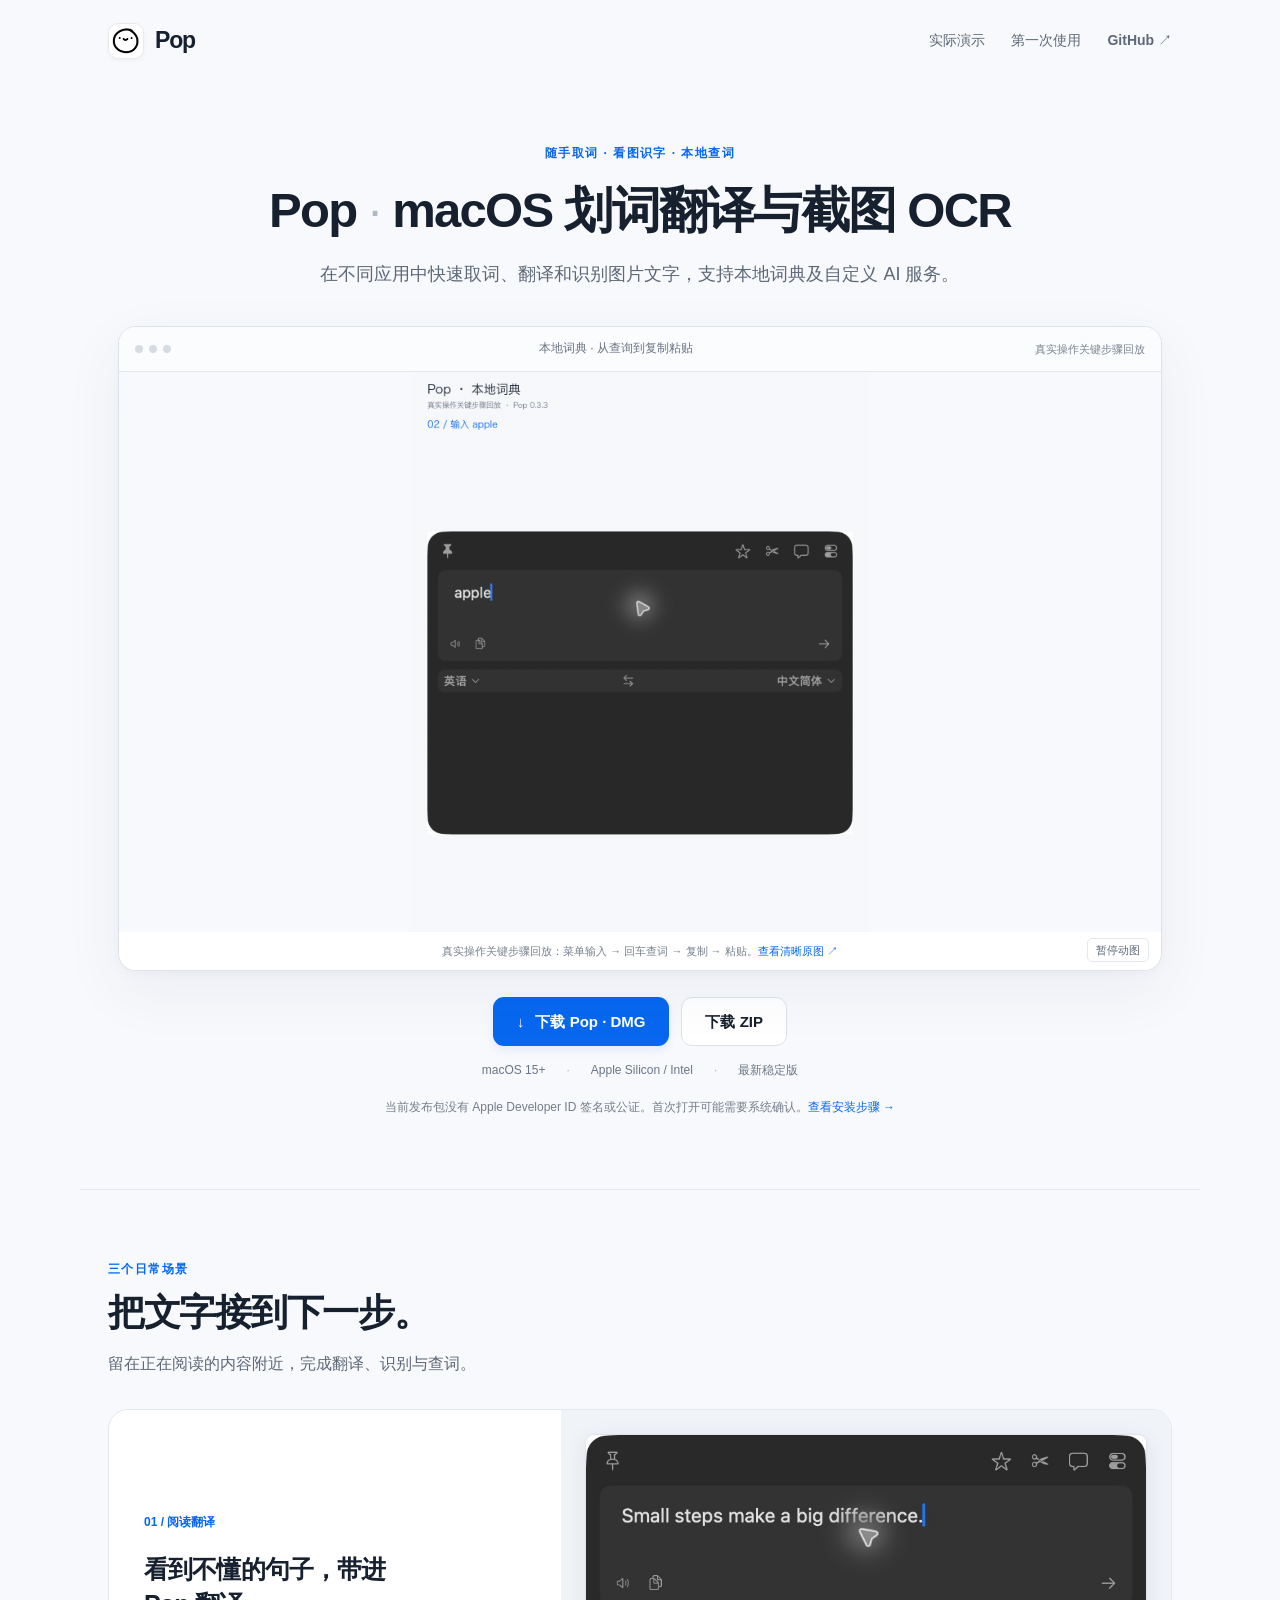
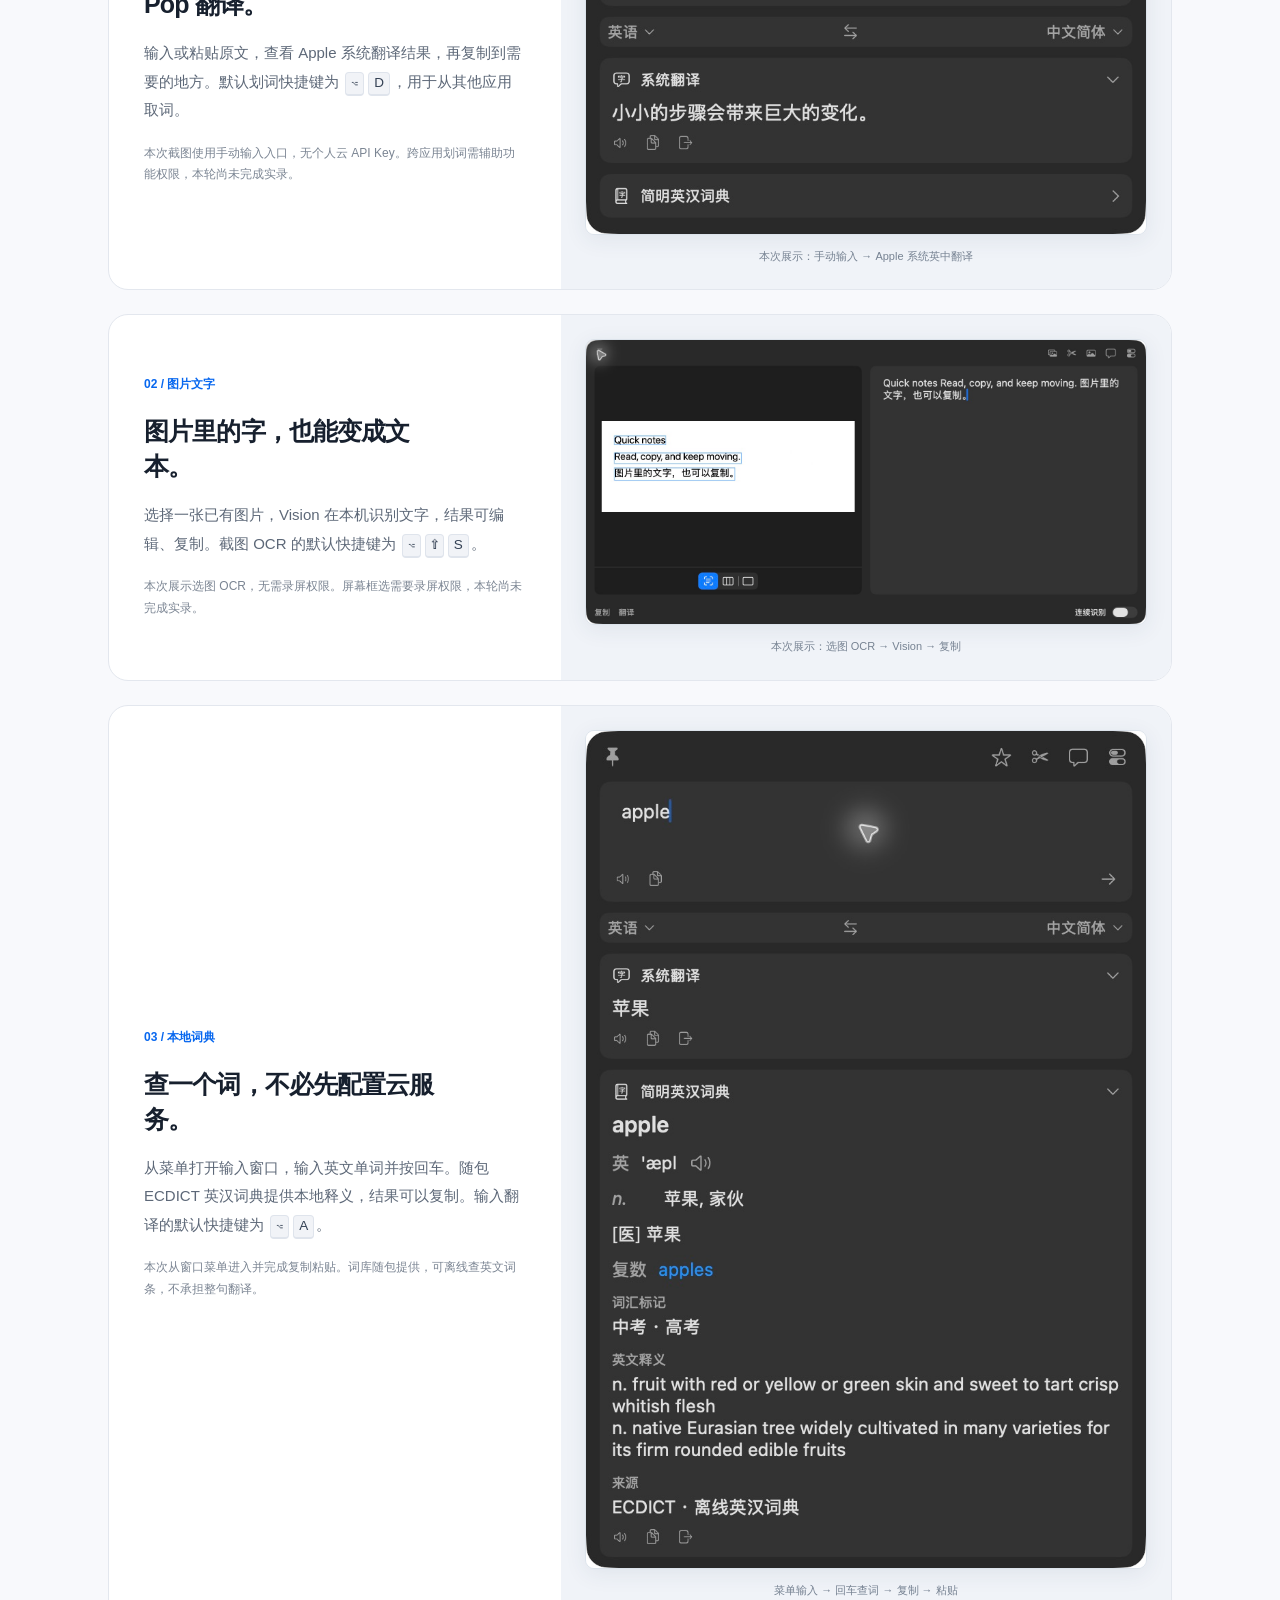
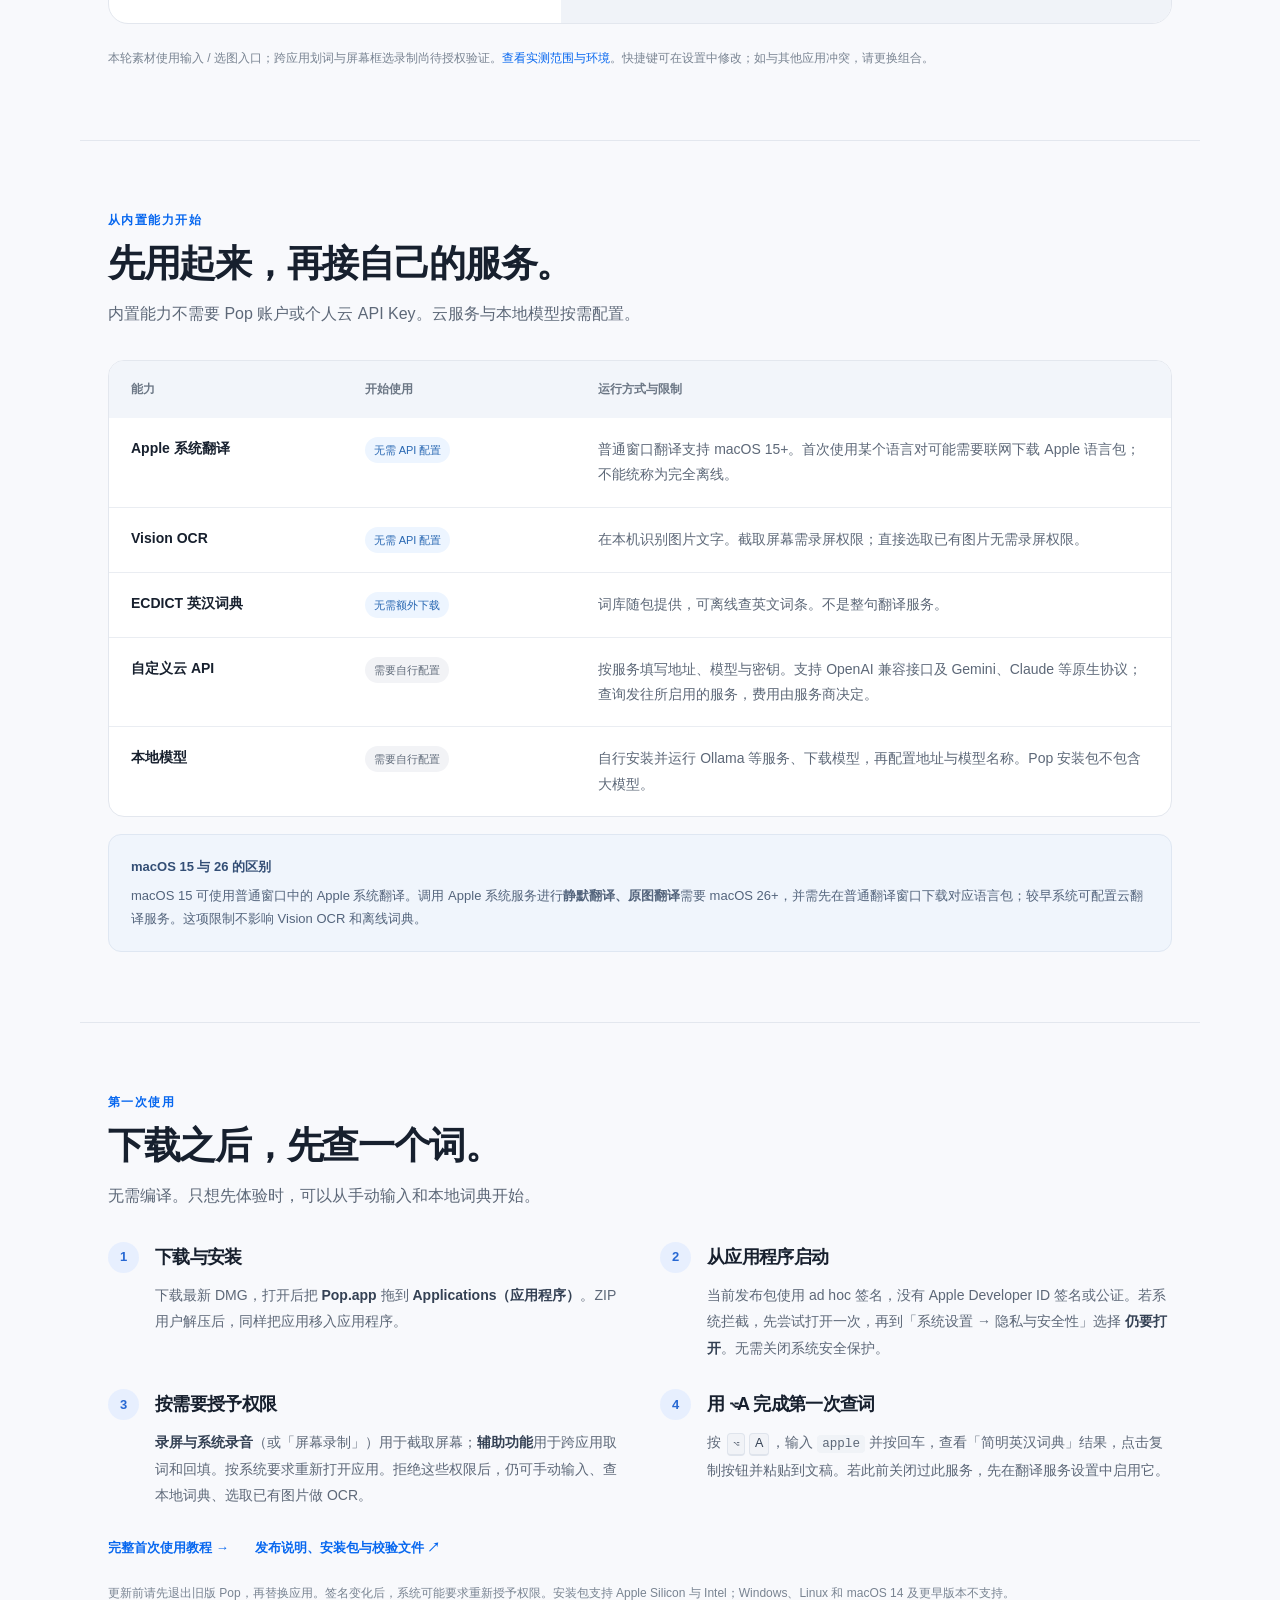
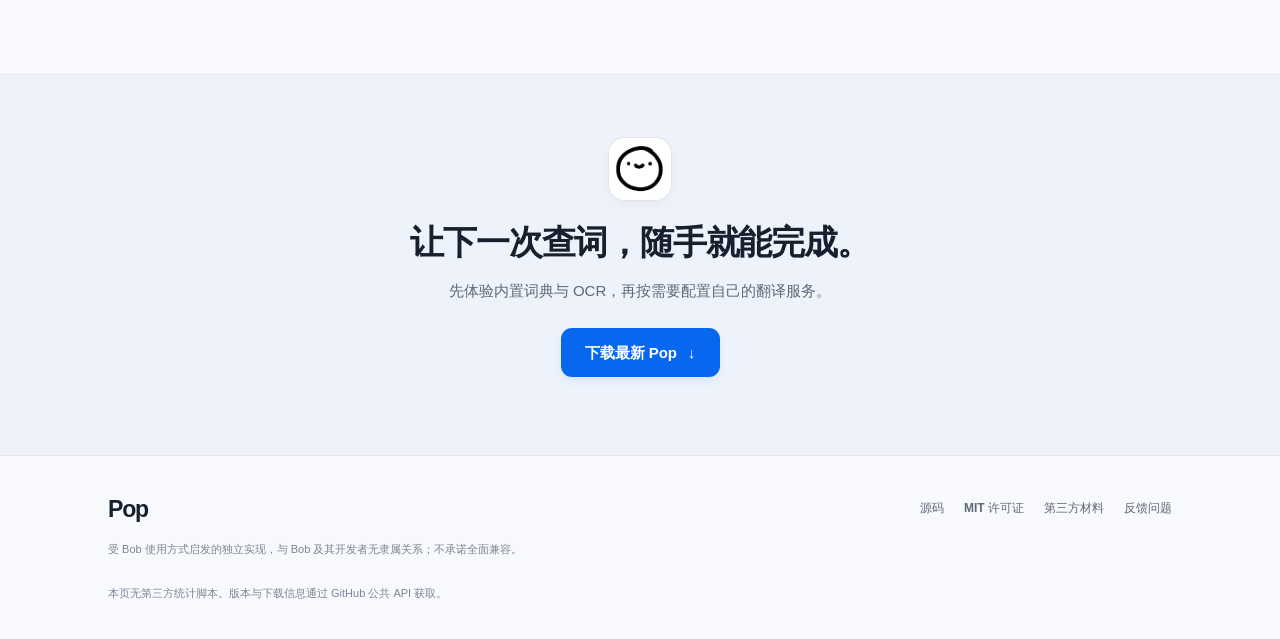
==== docs/index.html @ 67b7f4fc "docs: add real product demos and first-use guide" ====
<!doctype html>
<html lang="zh-CN">
<head>
  <meta charset="utf-8">
  <meta name="viewport" content="width=device-width, initial-scale=1">
  <meta name="description" content="Pop 是 macOS 划词翻译与截图 OCR 工具。在不同应用中快速取词、翻译和识别图片文字，支持本地词典及自定义 AI 服务。">
  <meta name="theme-color" content="#f8f9fc">
  <meta property="og:type" content="website">
  <meta property="og:title" content="Pop · macOS 划词翻译与截图 OCR">
  <meta property="og:description" content="在不同应用中快速取词、翻译和识别图片文字，支持本地词典及自定义 AI 服务。">
  <meta property="og:url" content="https://yemin11238.github.io/Pop/">
  <meta property="og:image" content="https://yemin11238.github.io/Pop/assets/input-translation.png">
  <title>Pop · macOS 划词翻译与截图 OCR</title>
  <link rel="icon" href="assets/app-icon.png" type="image/png">
  <link rel="stylesheet" href="styles.css">
  <script src="site.js" defer></script>
</head>
<body>
  <a class="skip-link" href="#main">跳到内容</a>
  <header class="site-header">
    <a class="brand" href="./" aria-label="Pop 首页"><img src="assets/app-icon.png" width="36" height="36" alt=""><span>Pop</span></a>
    <nav aria-label="主导航">
      <a href="#scenes">实际演示</a>
      <a href="#start">第一次使用</a>
      <a href="https://github.com/YEMIN11238/Pop">GitHub <span aria-hidden="true">↗</span></a>
    </nav>
  </header>

  <main id="main">
    <section class="hero" aria-labelledby="hero-title">
      <p class="eyebrow">随手取词 · 看图识字 · 本地查词</p>
      <h1 id="hero-title">Pop <span class="title-dot">·</span> <span>macOS 划词翻译与截图 OCR</span></h1>
      <p class="intro">在不同应用中快速取词、翻译和识别图片文字，支持本地词典及自定义 AI 服务。</p>

      <figure class="hero-demo">
        <div class="media-bar"><span class="window-dots" aria-hidden="true"><i></i><i></i><i></i></span><span>本地词典 · 从查询到复制粘贴</span><span class="media-label">真实操作关键步骤回放</span></div>
        <a class="demo-full-size" href="assets/demo.gif" aria-label="打开完整尺寸的本地词典操作回放">
          <img class="demo-motion" src="assets/demo.gif" alt="本地词典真实操作关键步骤回放：从窗口菜单新建输入窗口，输入 apple 并按回车，查看词典结果，点击复制，再粘贴到文本编辑。" fetchpriority="high">
          <img class="demo-still" src="assets/input-translation.png" alt="暂停时显示的静态截图：Pop 手动输入英文后的 Apple 系统翻译结果。">
        </a>
        <button class="motion-toggle" type="button" data-motion-toggle aria-pressed="false" hidden>暂停动图</button>
        <figcaption>真实操作关键步骤回放：菜单输入 → 回车查词 → 复制 → 粘贴。<a href="assets/demo.gif">查看清晰原图 ↗</a></figcaption>
      </figure>

      <div class="download-actions" id="download">
        <a class="button primary" href="download.html?format=dmg"><span aria-hidden="true">↓</span> 下载 Pop · DMG</a>
        <a class="button secondary" href="download.html?format=zip">下载 ZIP</a>
      </div>
      <p class="platforms"><span>macOS 15+</span><span>Apple Silicon / Intel</span><span data-latest-version>最新稳定版</span></p>
      <p class="first-open-note">当前发布包没有 Apple Developer ID 签名或公证。首次打开可能需要系统确认。<a href="#start">查看安装步骤 <span aria-hidden="true">→</span></a></p>
    </section>

    <section class="section scenes" id="scenes" aria-labelledby="scenes-title">
      <div class="section-heading"><p class="eyebrow">三个日常场景</p><h2 id="scenes-title">把文字接到下一步。</h2><p>留在正在阅读的内容附近，完成翻译、识别与查词。</p></div>

      <article class="scene-card">
        <div class="scene-copy"><span class="scene-number">01 / 阅读翻译</span><h3>看到不懂的句子，带进 Pop 翻译。</h3><p>输入或粘贴原文，查看 Apple 系统翻译结果，再复制到需要的地方。默认划词快捷键为 <kbd>⌥</kbd><kbd>D</kbd>，用于从其他应用取词。</p><p class="scene-detail">本次截图使用手动输入入口，无个人云 API Key。跨应用划词需辅助功能权限，本轮尚未完成实录。</p></div>
        <figure><a href="assets/input-translation.png" aria-label="查看完整的手动输入翻译截图"><img src="assets/input-translation.png" alt="手动输入翻译实测截图：Pop 显示测试英文原文与 Apple 系统英中翻译结果。" loading="lazy"></a><figcaption>本次展示：手动输入 → Apple 系统英中翻译</figcaption></figure>
      </article>

      <article class="scene-card">
        <div class="scene-copy"><span class="scene-number">02 / 图片文字</span><h3>图片里的字，也能变成文本。</h3><p>选择一张已有图片，Vision 在本机识别文字，结果可编辑、复制。截图 OCR 的默认快捷键为 <kbd>⌥</kbd><kbd>⇧</kbd><kbd>S</kbd>。</p><p class="scene-detail">本次展示选图 OCR，无需录屏权限。屏幕框选需要录屏权限，本轮尚未完成实录。</p></div>
        <figure><a href="assets/file-ocr.png" aria-label="查看完整的选图 OCR 截图"><img src="assets/file-ocr.png" alt="选图 OCR 实测截图：Pop 通过 Vision 识别测试图片文字并显示结果。" loading="lazy"></a><figcaption>本次展示：选图 OCR → Vision → 复制</figcaption></figure>
      </article>

      <article class="scene-card">
        <div class="scene-copy"><span class="scene-number">03 / 本地词典</span><h3>查一个词，不必先配置云服务。</h3><p>从菜单打开输入窗口，输入英文单词并按回车。随包 ECDICT 英汉词典提供本地释义，结果可以复制。输入翻译的默认快捷键为 <kbd>⌥</kbd><kbd>A</kbd>。</p><p class="scene-detail">本次从窗口菜单进入并完成复制粘贴。词库随包提供，可离线查英文词条，不承担整句翻译。</p></div>
        <figure><a href="assets/dictionary.png" aria-label="查看完整的本地词典截图"><img src="assets/dictionary.png" alt="本地词典实测截图：通过菜单输入 apple 后，Pop 显示本地英汉释义。" loading="lazy"></a><figcaption>菜单输入 → 回车查词 → 复制 → 粘贴</figcaption></figure>
      </article>
      <p class="section-footnote">本轮素材使用输入 / 选图入口；跨应用划词与屏幕框选录制尚待授权验证。<a href="https://github.com/YEMIN11238/Pop/blob/main/docs/demo-notes.md">查看实测范围与环境</a>。快捷键可在设置中修改；如与其他应用冲突，请更换组合。</p>
    </section>

    <section class="section capabilities" aria-labelledby="capabilities-title">
      <div class="section-heading"><p class="eyebrow">从内置能力开始</p><h2 id="capabilities-title">先用起来，再接自己的服务。</h2><p>内置能力不需要 Pop 账户或个人云 API Key。云服务与本地模型按需配置。</p></div>
      <div class="table-scroll" role="region" aria-label="内置与自定义服务对照表" tabindex="0">
        <table>
          <thead><tr><th scope="col">能力</th><th scope="col">开始使用</th><th scope="col">运行方式与限制</th></tr></thead>
          <tbody>
            <tr><th scope="row">Apple 系统翻译</th><td><span class="status ready">无需 API 配置</span></td><td>普通窗口翻译支持 macOS 15+。首次使用某个语言对可能需要联网下载 Apple 语言包；不能统称为完全离线。</td></tr>
            <tr><th scope="row">Vision OCR</th><td><span class="status ready">无需 API 配置</span></td><td>在本机识别图片文字。截取屏幕需录屏权限；直接选取已有图片无需录屏权限。</td></tr>
            <tr><th scope="row">ECDICT 英汉词典</th><td><span class="status ready">无需额外下载</span></td><td>词库随包提供，可离线查英文词条。不是整句翻译服务。</td></tr>
            <tr><th scope="row">自定义云 API</th><td><span class="status configure">需要自行配置</span></td><td>按服务填写地址、模型与密钥。支持 OpenAI 兼容接口及 Gemini、Claude 等原生协议；查询发往所启用的服务，费用由服务商决定。</td></tr>
            <tr><th scope="row">本地模型</th><td><span class="status configure">需要自行配置</span></td><td>自行安装并运行 Ollama 等服务、下载模型，再配置地址与模型名称。Pop 安装包不包含大模型。</td></tr>
          </tbody>
        </table>
      </div>
      <aside class="version-note"><strong>macOS 15 与 26 的区别</strong><p>macOS 15 可使用普通窗口中的 Apple 系统翻译。调用 Apple 系统服务进行<strong>静默翻译、原图翻译</strong>需要 macOS 26+，并需先在普通翻译窗口下载对应语言包；较早系统可配置云翻译服务。这项限制不影响 Vision OCR 和离线词典。</p></aside>
    </section>

    <section class="section start" id="start" aria-labelledby="start-title">
      <div class="section-heading"><p class="eyebrow">第一次使用</p><h2 id="start-title">下载之后，先查一个词。</h2><p>无需编译。只想先体验时，可以从手动输入和本地词典开始。</p></div>
      <ol class="steps">
        <li><span class="step-marker" aria-hidden="true">1</span><div><h3>下载与安装</h3><p>下载最新 DMG，打开后把 <strong>Pop.app</strong> 拖到 <strong>Applications（应用程序）</strong>。ZIP 用户解压后，同样把应用移入应用程序。</p></div></li>
        <li><span class="step-marker" aria-hidden="true">2</span><div><h3>从应用程序启动</h3><p>当前发布包使用 ad hoc 签名，没有 Apple Developer ID 签名或公证。若系统拦截，先尝试打开一次，再到「系统设置 → 隐私与安全性」选择 <strong>仍要打开</strong>。无需关闭系统安全保护。</p></div></li>
        <li><span class="step-marker" aria-hidden="true">3</span><div><h3>按需要授予权限</h3><p><strong>录屏与系统录音</strong>（或「屏幕录制」）用于截取屏幕；<strong>辅助功能</strong>用于跨应用取词和回填。按系统要求重新打开应用。拒绝这些权限后，仍可手动输入、查本地词典、选取已有图片做 OCR。</p></div></li>
        <li><span class="step-marker" aria-hidden="true">4</span><div><h3>用 ⌥A 完成第一次查词</h3><p>按 <kbd>⌥</kbd><kbd>A</kbd>，输入 <code>apple</code> 并按回车，查看「简明英汉词典」结果，点击复制按钮并粘贴到文稿。若此前关闭过此服务，先在翻译服务设置中启用它。</p></div></li>
      </ol>
      <div class="start-links"><a class="text-link" href="https://github.com/YEMIN11238/Pop/blob/main/docs/first-use.md">完整首次使用教程 <span aria-hidden="true">→</span></a><a class="text-link" href="https://github.com/YEMIN11238/Pop/releases/latest">发布说明、安装包与校验文件 <span aria-hidden="true">↗</span></a></div>
      <p class="section-footnote">更新前请先退出旧版 Pop，再替换应用。签名变化后，系统可能要求重新授予权限。安装包支持 Apple Silicon 与 Intel；Windows、Linux 和 macOS 14 及更早版本不支持。</p>
    </section>

    <section class="closing" aria-labelledby="closing-title"><img src="assets/app-icon.png" width="64" height="64" alt=""><h2 id="closing-title">让下一次查词，随手就能完成。</h2><p>先体验内置词典与 OCR，再按需要配置自己的翻译服务。</p><a class="button primary" href="download.html?format=dmg">下载最新 Pop <span aria-hidden="true">↓</span></a></section>
  </main>

  <footer class="site-footer">
    <div><a class="brand" href="./">Pop</a><p>受 Bob 使用方式启发的独立实现，与 Bob 及其开发者无隶属关系；不承诺全面兼容。</p></div>
    <nav aria-label="项目链接"><a href="https://github.com/YEMIN11238/Pop">源码</a><a href="https://github.com/YEMIN11238/Pop/blob/main/LICENSE">MIT 许可证</a><a href="https://github.com/YEMIN11238/Pop/blob/main/THIRD_PARTY_NOTICES.txt">第三方材料</a><a href="https://github.com/YEMIN11238/Pop/issues">反馈问题</a></nav>
    <p class="privacy-note">本页无第三方统计脚本。版本与下载信息通过 GitHub 公共 API 获取。</p>
  </footer>
</body>
</html>
---- docs/styles.css ----
:root { color-scheme: light; --ink: #17202e; --muted: #5d6878; --blue: #0767ef; --blue-dark: #034bb3; --line: #e3e7ee; --paper: #f8f9fc; --white: #fff; }
* { box-sizing: border-box; }
html { scroll-padding-top: 90px; }
body { margin: 0; background: var(--paper); color: var(--ink); font-family: -apple-system, BlinkMacSystemFont, "Segoe UI", "PingFang SC", "Hiragino Sans GB", "Microsoft YaHei", sans-serif; font-size: 16px; line-height: 1.65; -webkit-font-smoothing: antialiased; }
a { color: var(--blue); text-decoration: none; text-underline-offset: 4px; }
a:hover { text-decoration: underline; }
button, a { -webkit-tap-highlight-color: transparent; }
button { font: inherit; }
:focus-visible { outline: 3px solid #6499fa; outline-offset: 4px; }
img { display: block; max-width: 100%; height: auto; }
figure, p { margin: 0; }
h1, h2, h3 { margin: 0; line-height: 1.25; letter-spacing: -.035em; }
[hidden] { display: none !important; }
.skip-link { position: absolute; z-index: 10; left: 16px; top: -80px; padding: 10px 16px; background: var(--white); border: 1px solid var(--blue); border-radius: 8px; }
.skip-link:focus { top: 12px; }
.site-header { max-width: 1120px; margin: auto; padding: 22px 28px; display: flex; align-items: center; justify-content: space-between; gap: 24px; }
.brand { display: inline-flex; align-items: center; gap: 11px; font-weight: 750; font-size: 23px; color: var(--ink); letter-spacing: -.05em; }
.brand:hover { text-decoration: none; }
.brand img { border: 1px solid #e8e9eb; border-radius: 10px; box-shadow: 0 2px 5px #1821370a; }
nav { display: flex; gap: 26px; align-items: center; }
nav a { font-size: 14px; color: var(--muted); font-weight: 550; }
.hero { max-width: 1100px; margin: auto; padding: 62px 28px 72px; text-align: center; }
.eyebrow { color: var(--blue); font-size: 12px; line-height: 1.5; font-weight: 750; letter-spacing: .12em; }
.hero h1 { margin: 18px auto 19px; font-size: clamp(30px, 4.3vw, 49px); max-width: 980px; font-weight: 760; }
.title-dot { color: #b0b8c5; font-weight: 450; }
.intro { max-width: 820px; margin: auto; font-size: 18px; color: var(--muted); }
.hero-demo { margin: 36px auto 26px; position: relative; background: var(--white); border: 1px solid #dce2eb; border-radius: 18px; overflow: hidden; box-shadow: 0 20px 60px #1d3b6810, 0 4px 10px #1d3b6806; }
.media-bar { display: flex; align-items: center; justify-content: space-between; gap: 12px; padding: 12px 16px; border-bottom: 1px solid var(--line); background: #fbfcfe; color: #6a7383; font-size: 12px; }
.window-dots { display: flex; gap: 6px; min-width: 62px; }
.window-dots i { width: 8px; height: 8px; border-radius: 50%; background: #d7dce4; }
.media-label { font-size: 11px; color: #798391; }
.demo-full-size { display: block; background: #f8f9fc; }
.demo-full-size img { width: 100%; height: 560px; object-fit: contain; }
.demo-full-size:hover { background: #f0f3f8; }
.hero-demo .demo-still { display: none; }
.hero-demo figcaption { padding: 10px 78px; font-size: 11px; color: #77818e; background: #fff; }
.motion-toggle { position: absolute; right: 12px; bottom: 8px; padding: 2px 8px; border-radius: 5px; border: 1px solid var(--line); background: #fff; color: var(--muted); cursor: pointer; font-size: 11px; }
.hero-demo.is-paused .demo-motion { display: none; }
.hero-demo.is-paused .demo-still { display: block; }
.download-actions { display: flex; align-items: center; justify-content: center; gap: 12px; }
.button { display: inline-flex; align-items: center; justify-content: center; gap: 11px; min-height: 49px; padding: 12px 23px; border-radius: 11px; font-size: 15px; font-weight: 650; line-height: 1.4; border: 1px solid transparent; }
.button:hover { text-decoration: none; }
.primary { color: #fff; background: var(--blue); box-shadow: 0 4px 10px #0767ef18; }
.primary:hover { background: var(--blue-dark); }
.secondary { color: var(--ink); background: #fff; border-color: #dce2eb; }
.secondary:hover { background: #f0f4fa; }
.platforms { display: flex; justify-content: center; flex-wrap: wrap; gap: 8px 21px; margin-top: 15px; font-size: 12px; color: #697687; }
.platforms span + span::before { content: "·"; margin-right: 21px; color: #aeb6c1; }
.first-open-note { max-width: 790px; margin: 17px auto 0; font-size: 12px; color: #737d8b; }
.first-open-note a { white-space: nowrap; }
.section { max-width: 1120px; margin: auto; padding: 70px 28px; border-top: 1px solid var(--line); }
.section-heading { max-width: 720px; margin-bottom: 32px; }
.section-heading h2 { font-size: clamp(27px, 3.2vw, 37px); margin: 12px 0 14px; }
.section-heading > p:last-child { color: var(--muted); }
.scene-card { display: grid; grid-template-columns: 1fr 1.35fr; margin-top: 24px; background: var(--white); border: 1px solid var(--line); border-radius: 20px; overflow: hidden; }
.scene-copy { padding: 40px 35px; display: flex; flex-direction: column; justify-content: center; }
.scene-number { font-size: 12px; font-weight: 650; color: var(--blue); margin-bottom: 19px; }
.scene-copy h3 { font-size: 25px; max-width: 290px; margin-bottom: 17px; line-height: 1.4; }
.scene-copy > p { color: var(--muted); font-size: 15px; line-height: 1.9; }
.scene-copy .scene-detail { margin-top: 18px; font-size: 12px; line-height: 1.8; color: #7b8593; }
kbd { display: inline-block; background: #f1f3f7; border: 1px solid #dfe4ec; border-bottom-width: 2px; border-radius: 4px; padding: 0 5px; font-size: .9em; line-height: 1.55; font-family: inherit; color: #344154; margin: 0 2px; white-space: nowrap; }
code { background: #f0f3f7; border-radius: 4px; padding: 2px 5px; font-size: .9em; }
.scene-card figure { background: #f0f3f8; padding: 24px; align-self: stretch; display: flex; flex-direction: column; align-items: center; justify-content: center; gap: 12px; min-width: 0; }
.scene-card figure img { width: 100%; border-radius: 9px; box-shadow: 0 5px 22px #273f5d14; border: 1px solid #dce3eb; }
.scene-card figure > a { display: block; width: 100%; }
.scene-card figcaption { font-size: 11px; color: #768292; text-align: center; }
.section-footnote { margin-top: 23px; color: #798492; font-size: 12px; line-height: 1.9; }
.table-scroll { overflow-x: auto; border-radius: 16px; border: 1px solid var(--line); background: #fff; }
table { border-collapse: collapse; width: 100%; text-align: left; font-size: 14px; }
th, td { padding: 19px 22px; vertical-align: top; border-bottom: 1px solid #eaedf2; }
thead th { font-size: 12px; color: #6c7785; background: #f2f5fa; font-weight: 650; }
tbody th { width: 22%; min-width: 150px; font-weight: 600; }
td:nth-child(2) { width: 22%; min-width: 155px; }
td:last-child { color: var(--muted); line-height: 1.8; }
tr:last-child th, tr:last-child td { border-bottom: 0; }
.status { font-size: 11px; border-radius: 20px; padding: 4px 9px; display: inline-block; white-space: nowrap; }
.ready { background: #edf5ff; color: #2867b2; }
.configure { background: #f2f3f6; color: #616c7b; }
.version-note { padding: 20px 22px; border: 1px solid #dfe7f2; background: #f0f5fc; border-radius: 13px; font-size: 13px; color: #53647c; margin-top: 17px; line-height: 1.8; }
.version-note > strong { color: #334e75; }
.version-note p { margin-top: 6px; }
.steps { list-style: none; padding: 0; margin: 0; display: grid; grid-template-columns: 1fr 1fr; gap: 28px 40px; }
.steps li { display: flex; gap: 16px; }
.step-marker { width: 31px; height: 31px; border-radius: 50%; background: #e7effe; color: #2768d3; flex: 0 0 31px; display: grid; place-items: center; font-size: 13px; font-weight: 650; }
.steps h3 { font-size: 18px; line-height: 31px; margin-bottom: 9px; }
.steps p { font-size: 14px; color: var(--muted); line-height: 1.9; }
.steps strong { font-weight: 600; color: #344154; }
.start-links { display: flex; gap: 26px; flex-wrap: wrap; margin-top: 28px; }
.text-link { font-size: 13px; font-weight: 600; }
.closing { text-align: center; padding: 62px 24px 78px; background: #eef3fb; border-top: 1px solid #e3eaf5; border-bottom: 1px solid #e3eaf5; }
.closing img { margin: 0 auto 20px; border: 1px solid #e0e4eb; border-radius: 17px; box-shadow: 0 4px 10px #17202e08; }
.closing h2 { font-size: clamp(24px, 3.2vw, 34px); margin-bottom: 15px; }
.closing p { color: var(--muted); font-size: 15px; margin-bottom: 24px; }
.site-footer { max-width: 1120px; margin: auto; padding: 35px 28px; display: flex; align-items: start; justify-content: space-between; flex-wrap: wrap; gap: 24px; }
.site-footer > div { max-width: 500px; }
.site-footer p { font-size: 11px; color: #7b8594; margin-top: 10px; line-height: 1.9; }
.site-footer nav { gap: 20px; padding-top: 8px; flex-wrap: wrap; }
.site-footer nav a { font-size: 12px; }
.site-footer .privacy-note { width: 100%; margin: 0; }
.download-main { max-width: 770px; margin: auto; padding: 50px 24px 70px; }
.download-card { border-radius: 23px; border: 1px solid var(--line); background: #fff; box-shadow: 0 12px 40px #233b5f08; padding: 44px 30px; text-align: center; }
.download-icon { border: 1px solid var(--line); border-radius: 20px; margin: 0 auto 23px; }
.download-card h1 { font-size: 37px; margin: 10px 0 16px; }
.download-card > p:not(.eyebrow) { font-size: 14px; color: var(--muted); }
.download-card .download-status { margin-top: 24px; min-height: 25px; }
.download-card .download-file { margin-top: 16px; }
.download-card .file-detail { font-size: 11px !important; overflow-wrap: anywhere; margin: 12px 0 3px; }
.download-card #checksum-link { font-size: 11px; font-weight: 400; }
.download-alternatives { display: flex; justify-content: center; flex-wrap: wrap; gap: 10px 22px; border-top: 1px solid var(--line); padding-top: 23px; margin-top: 26px; }
.download-alternatives a { font-size: 12px; }
.download-help { padding: 30px 9px 0; }
.download-help h2 { font-size: 20px; margin-bottom: 12px; }
.download-help p { font-size: 13px; color: var(--muted); line-height: 1.9; margin-bottom: 12px; }
.site-footer.compact { justify-content: center; border-top: 1px solid var(--line); text-align: center; }
@media (max-width: 760px) {
  .site-header { padding: 18px 20px; gap: 16px; }
  nav { gap: 15px; }
  nav a { font-size: 12px; }
  .hero { padding: 38px 20px 48px; }
  .hero h1 { max-width: 520px; font-size: 34px; line-height: 1.3; }
  .hero h1 > span:last-child { display: block; margin-top: 8px; font-size: 25px; }
  .title-dot { display: none; }
  .intro { font-size: 15px; max-width: 520px; }
  .hero-demo { margin-top: 27px; border-radius: 12px; }
  .demo-full-size img { height: min(560px, 115vw); }
  .media-bar { font-size: 10px; padding: 9px 12px; }
  .media-label { display: none; }
  .window-dots { min-width: auto; }
  .hero-demo figcaption { text-align: left; padding: 9px 75px 9px 12px; font-size: 9px; }
  .motion-toggle { bottom: 10px; font-size: 10px; }
  .platforms { gap: 5px 12px; font-size: 11px; }
  .platforms span + span::before { margin-right: 12px; }
  .first-open-note { font-size: 11px; max-width: 500px; }
  .button { padding: 12px 17px; font-size: 14px; }
  .section { padding: 46px 20px; }
  .section-heading h2 { font-size: 29px; }
  .section-heading > p:last-child { font-size: 14px; }
  .scene-card { grid-template-columns: 1fr; border-radius: 16px; }
  .scene-copy { padding: 27px 24px 25px; }
  .scene-number { margin-bottom: 12px; }
  .scene-copy h3 { max-width: none; font-size: 23px; }
  .scene-card figure { padding: 20px; }
  .scene-copy .scene-detail { margin-top: 12px; }
  table { min-width: 620px; font-size: 13px; }
  th, td { padding: 15px 17px; }
  .steps { grid-template-columns: 1fr; gap: 23px; }
  .site-footer { padding: 29px 20px; }
  .site-footer nav { padding-top: 0; }
  .download-main { padding-top: 26px; }
  .download-card { padding: 32px 20px; }
  .download-card h1 { font-size: 31px; }
}
@media (prefers-reduced-motion: reduce) {
  .hero-demo:not(.motion-enabled) .demo-motion { display: none; }
  .hero-demo:not(.motion-enabled) .demo-still { display: block; }
}
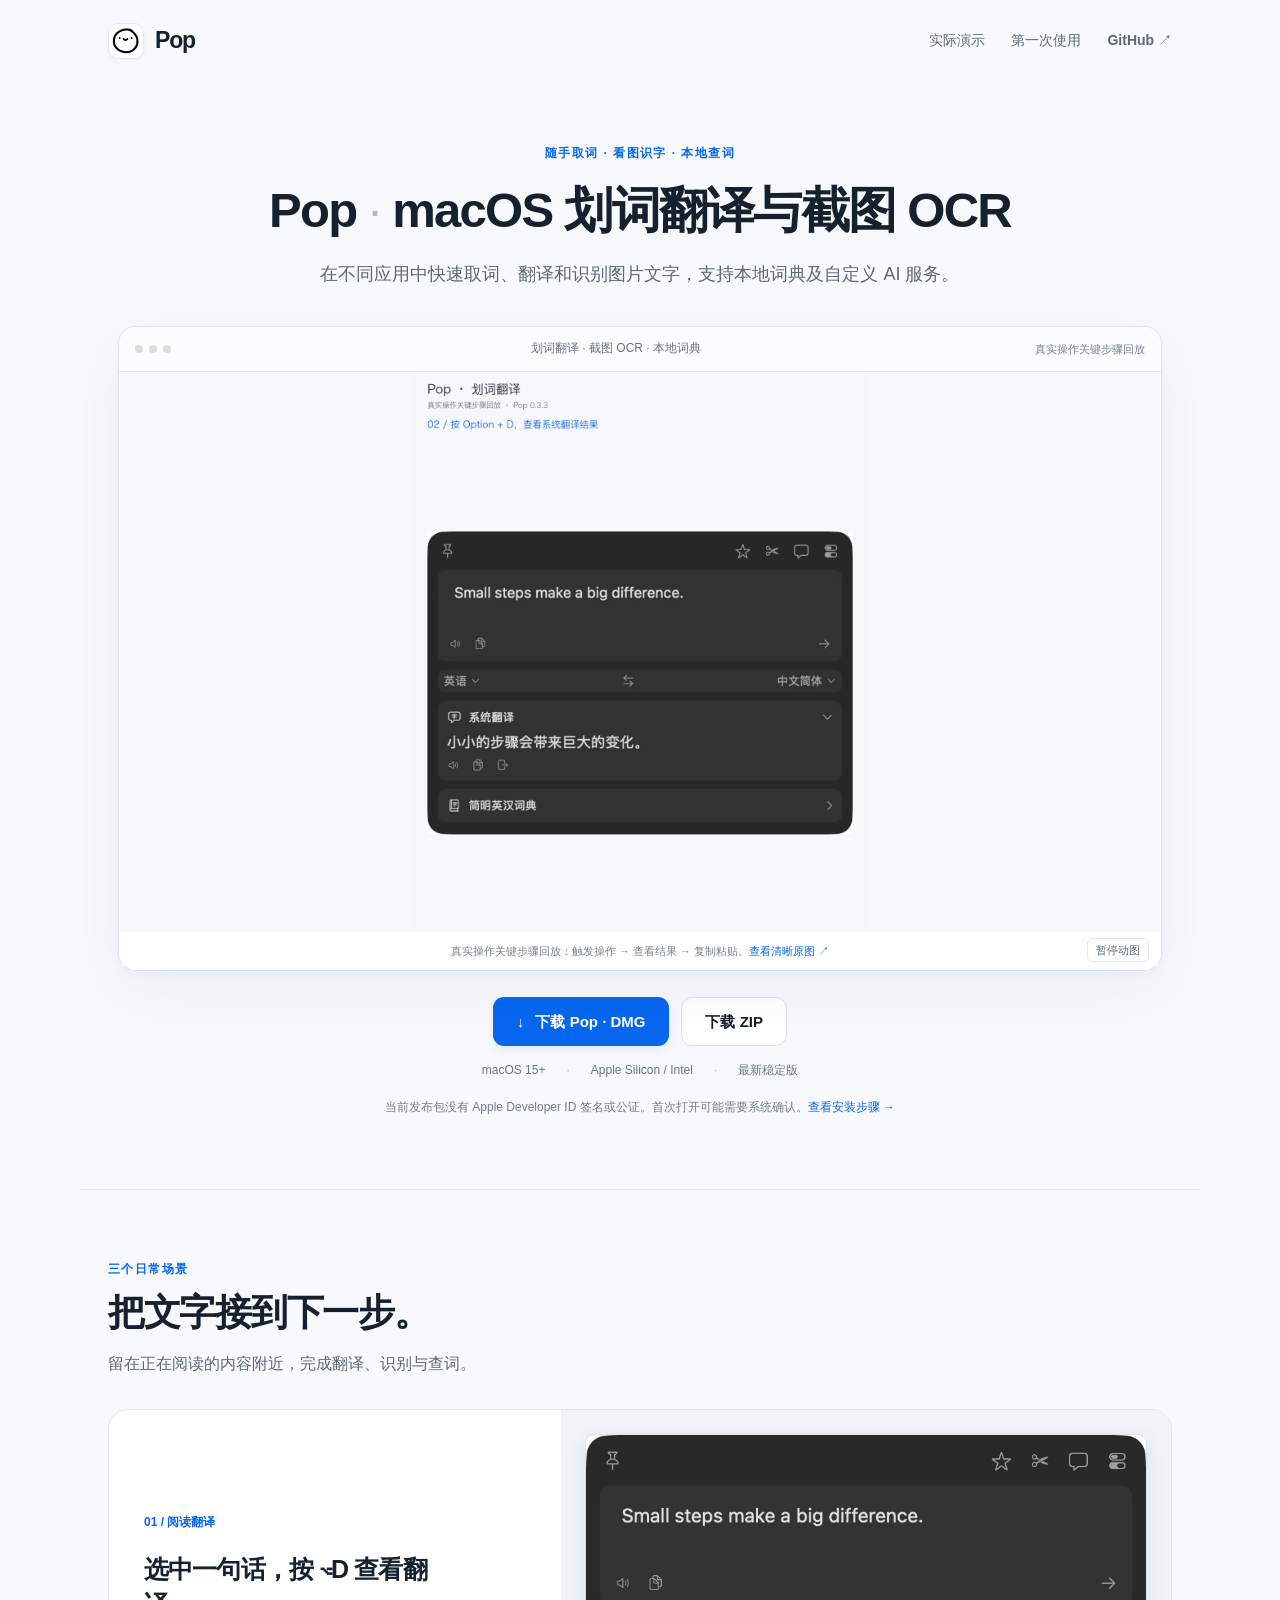
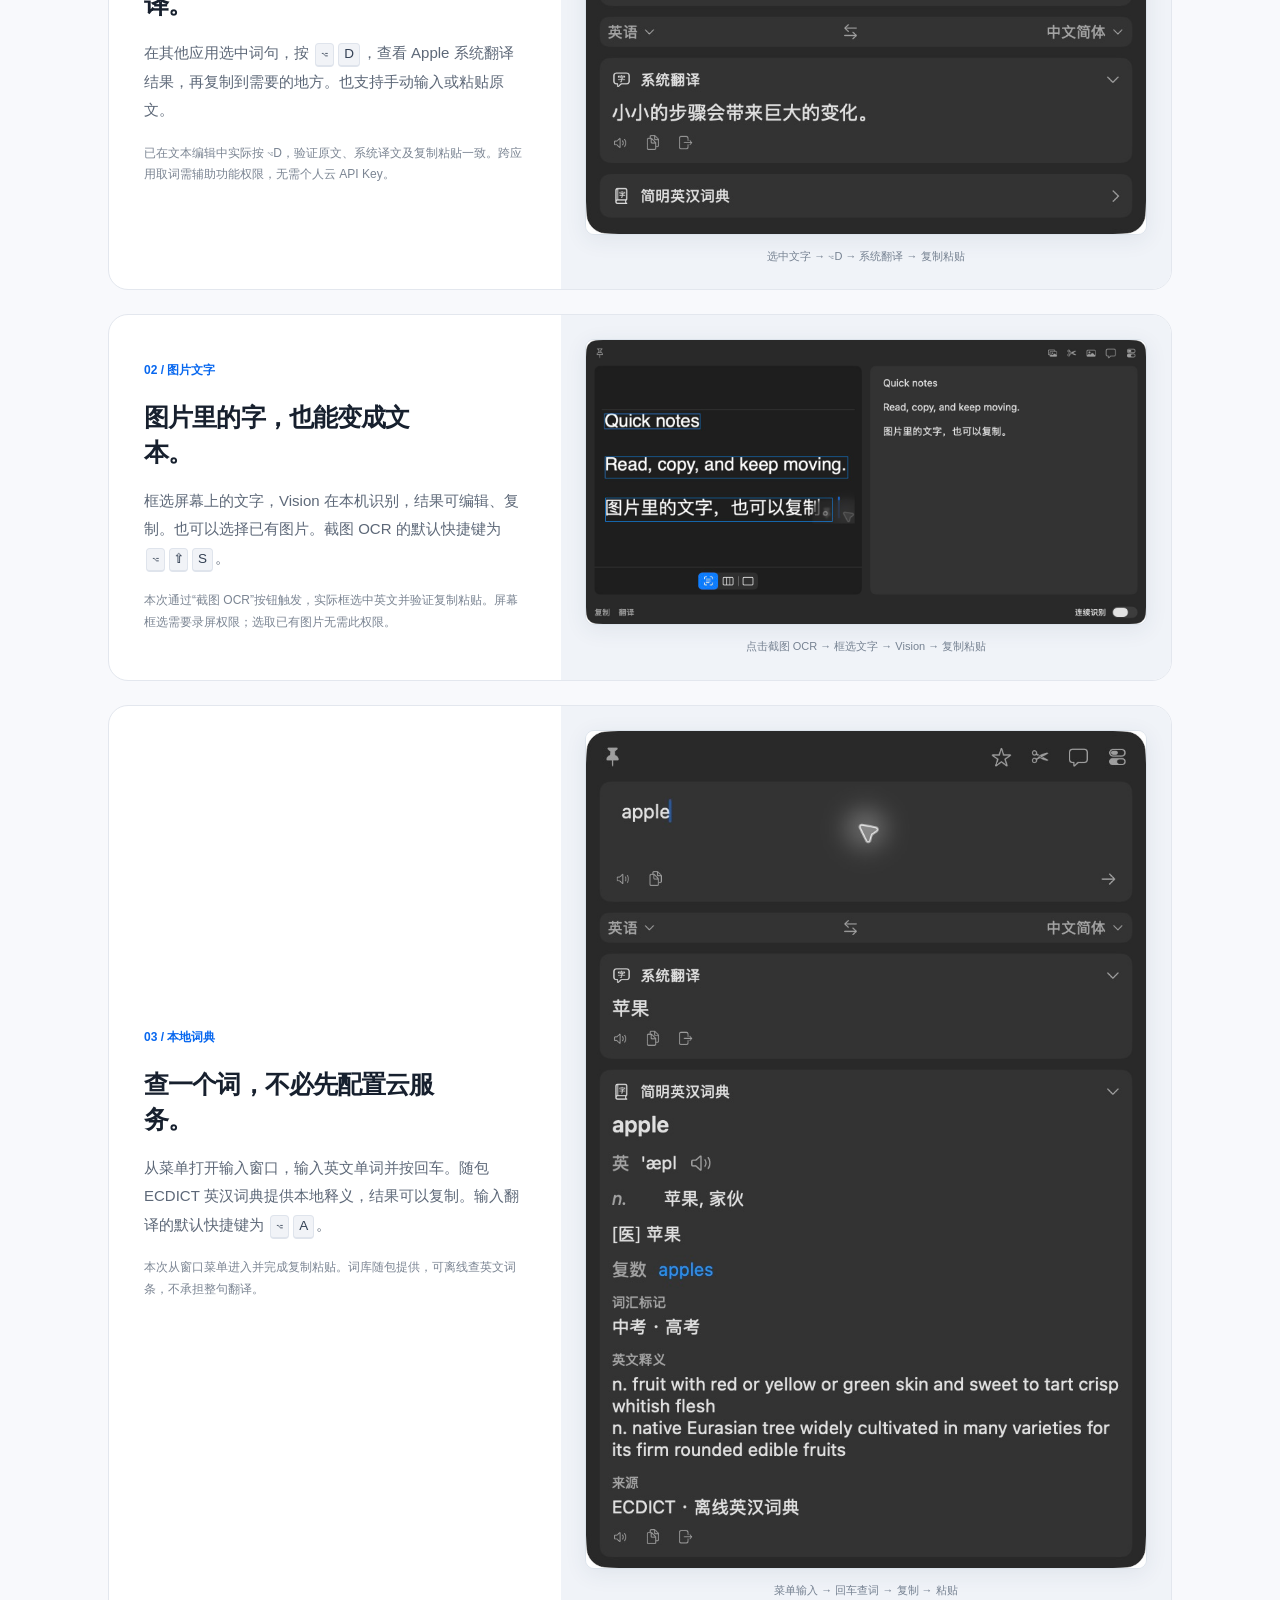
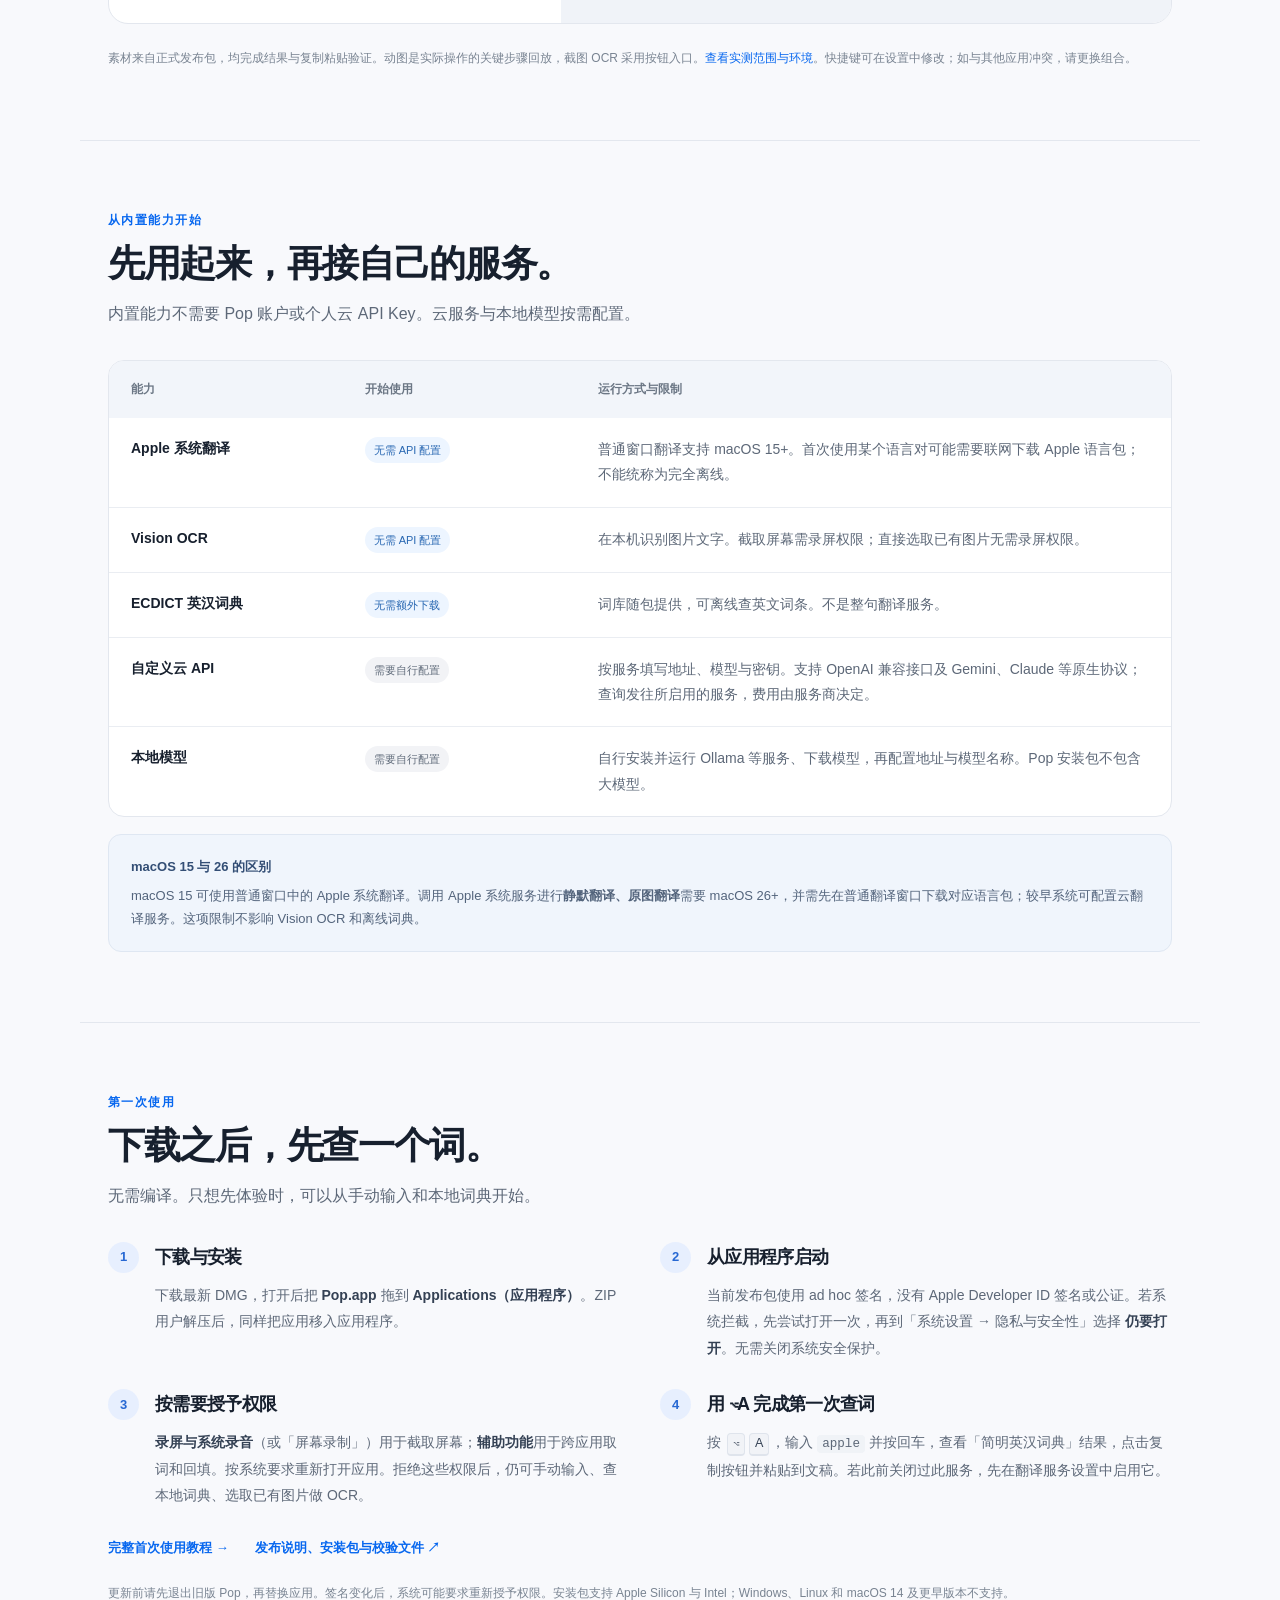
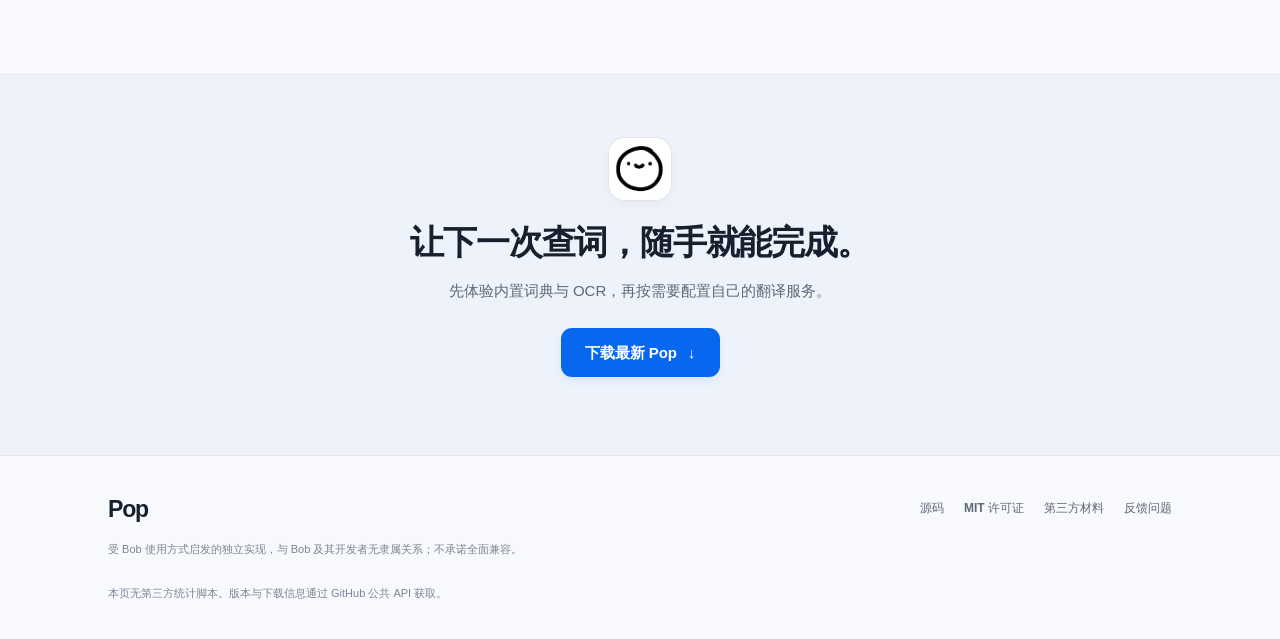
==== commit 93b8fecc: "docs: complete real selection and screen OCR demos" ====
--- a/docs/index.html
+++ b/docs/index.html
@@ -9,7 +9,7 @@
   <meta property="og:title" content="Pop · macOS 划词翻译与截图 OCR">
   <meta property="og:description" content="在不同应用中快速取词、翻译和识别图片文字，支持本地词典及自定义 AI 服务。">
   <meta property="og:url" content="https://yemin11238.github.io/Pop/">
-  <meta property="og:image" content="https://yemin11238.github.io/Pop/assets/input-translation.png">
+  <meta property="og:image" content="https://yemin11238.github.io/Pop/assets/selection.png">
   <title>Pop · macOS 划词翻译与截图 OCR</title>
   <link rel="icon" href="assets/app-icon.png" type="image/png">
   <link rel="stylesheet" href="styles.css">
@@ -33,13 +33,13 @@
       <p class="intro">在不同应用中快速取词、翻译和识别图片文字，支持本地词典及自定义 AI 服务。</p>
 
       <figure class="hero-demo">
-        <div class="media-bar"><span class="window-dots" aria-hidden="true"><i></i><i></i><i></i></span><span>本地词典 · 从查询到复制粘贴</span><span class="media-label">真实操作关键步骤回放</span></div>
-        <a class="demo-full-size" href="assets/demo.gif" aria-label="打开完整尺寸的本地词典操作回放">
-          <img class="demo-motion" src="assets/demo.gif" alt="本地词典真实操作关键步骤回放：从窗口菜单新建输入窗口，输入 apple 并按回车，查看词典结果，点击复制，再粘贴到文本编辑。" fetchpriority="high">
-          <img class="demo-still" src="assets/input-translation.png" alt="暂停时显示的静态截图：Pop 手动输入英文后的 Apple 系统翻译结果。">
+        <div class="media-bar"><span class="window-dots" aria-hidden="true"><i></i><i></i><i></i></span><span>划词翻译 · 截图 OCR · 本地词典</span><span class="media-label">真实操作关键步骤回放</span></div>
+        <a class="demo-full-size" href="assets/demo.gif" aria-label="打开完整尺寸的三个场景操作回放">
+          <img class="demo-motion" src="assets/demo.gif" alt="三个场景的真实操作关键步骤回放：快捷键划词翻译、点击按钮框选屏幕 OCR、菜单输入查词，以及各自的复制粘贴结果。" fetchpriority="high">
+          <img class="demo-still" src="assets/selection.png" alt="暂停时显示的静态截图：Pop 通过快捷键取词后的 Apple 系统翻译结果。">
         </a>
         <button class="motion-toggle" type="button" data-motion-toggle aria-pressed="false" hidden>暂停动图</button>
-        <figcaption>真实操作关键步骤回放：菜单输入 → 回车查词 → 复制 → 粘贴。<a href="assets/demo.gif">查看清晰原图 ↗</a></figcaption>
+        <figcaption>真实操作关键步骤回放：触发操作 → 查看结果 → 复制粘贴。<a href="assets/demo.gif">查看清晰原图 ↗</a></figcaption>
       </figure>
 
       <div class="download-actions" id="download">
@@ -54,20 +54,20 @@
       <div class="section-heading"><p class="eyebrow">三个日常场景</p><h2 id="scenes-title">把文字接到下一步。</h2><p>留在正在阅读的内容附近，完成翻译、识别与查词。</p></div>
 
       <article class="scene-card">
-        <div class="scene-copy"><span class="scene-number">01 / 阅读翻译</span><h3>看到不懂的句子，带进 Pop 翻译。</h3><p>输入或粘贴原文，查看 Apple 系统翻译结果，再复制到需要的地方。默认划词快捷键为 <kbd>⌥</kbd><kbd>D</kbd>，用于从其他应用取词。</p><p class="scene-detail">本次截图使用手动输入入口，无个人云 API Key。跨应用划词需辅助功能权限，本轮尚未完成实录。</p></div>
-        <figure><a href="assets/input-translation.png" aria-label="查看完整的手动输入翻译截图"><img src="assets/input-translation.png" alt="手动输入翻译实测截图：Pop 显示测试英文原文与 Apple 系统英中翻译结果。" loading="lazy"></a><figcaption>本次展示：手动输入 → Apple 系统英中翻译</figcaption></figure>
+        <div class="scene-copy"><span class="scene-number">01 / 阅读翻译</span><h3>选中一句话，按 ⌥D 查看翻译。</h3><p>在其他应用选中词句，按 <kbd>⌥</kbd><kbd>D</kbd>，查看 Apple 系统翻译结果，再复制到需要的地方。也支持手动输入或粘贴原文。</p><p class="scene-detail">已在文本编辑中实际按 ⌥D，验证原文、系统译文及复制粘贴一致。跨应用取词需辅助功能权限，无需个人云 API Key。</p></div>
+        <figure><a href="assets/selection.png" aria-label="查看完整的划词翻译截图"><img src="assets/selection.png" alt="真实划词翻译截图：在文本编辑选中英文并按 ⌥D 后，Pop 显示原文与 Apple 系统英中译文。" loading="lazy"></a><figcaption>选中文字 → ⌥D → 系统翻译 → 复制粘贴</figcaption></figure>
       </article>
 
       <article class="scene-card">
-        <div class="scene-copy"><span class="scene-number">02 / 图片文字</span><h3>图片里的字，也能变成文本。</h3><p>选择一张已有图片，Vision 在本机识别文字，结果可编辑、复制。截图 OCR 的默认快捷键为 <kbd>⌥</kbd><kbd>⇧</kbd><kbd>S</kbd>。</p><p class="scene-detail">本次展示选图 OCR，无需录屏权限。屏幕框选需要录屏权限，本轮尚未完成实录。</p></div>
-        <figure><a href="assets/file-ocr.png" aria-label="查看完整的选图 OCR 截图"><img src="assets/file-ocr.png" alt="选图 OCR 实测截图：Pop 通过 Vision 识别测试图片文字并显示结果。" loading="lazy"></a><figcaption>本次展示：选图 OCR → Vision → 复制</figcaption></figure>
+        <div class="scene-copy"><span class="scene-number">02 / 图片文字</span><h3>图片里的字，也能变成文本。</h3><p>框选屏幕上的文字，Vision 在本机识别，结果可编辑、复制。也可以选择已有图片。截图 OCR 的默认快捷键为 <kbd>⌥</kbd><kbd>⇧</kbd><kbd>S</kbd>。</p><p class="scene-detail">本次通过“截图 OCR”按钮触发，实际框选中英文并验证复制粘贴。屏幕框选需要录屏权限；选取已有图片无需此权限。</p></div>
+        <figure><a href="assets/screen-ocr.png" aria-label="查看完整的截图 OCR 界面"><img src="assets/screen-ocr.png" alt="屏幕框选 OCR 实测截图：左侧是框选的中英文测试文字，右侧是 Vision 识别后的可复制文字。" loading="lazy"></a><figcaption>点击截图 OCR → 框选文字 → Vision → 复制粘贴</figcaption></figure>
       </article>
 
       <article class="scene-card">
         <div class="scene-copy"><span class="scene-number">03 / 本地词典</span><h3>查一个词，不必先配置云服务。</h3><p>从菜单打开输入窗口，输入英文单词并按回车。随包 ECDICT 英汉词典提供本地释义，结果可以复制。输入翻译的默认快捷键为 <kbd>⌥</kbd><kbd>A</kbd>。</p><p class="scene-detail">本次从窗口菜单进入并完成复制粘贴。词库随包提供，可离线查英文词条，不承担整句翻译。</p></div>
         <figure><a href="assets/dictionary.png" aria-label="查看完整的本地词典截图"><img src="assets/dictionary.png" alt="本地词典实测截图：通过菜单输入 apple 后，Pop 显示本地英汉释义。" loading="lazy"></a><figcaption>菜单输入 → 回车查词 → 复制 → 粘贴</figcaption></figure>
       </article>
-      <p class="section-footnote">本轮素材使用输入 / 选图入口；跨应用划词与屏幕框选录制尚待授权验证。<a href="https://github.com/YEMIN11238/Pop/blob/main/docs/demo-notes.md">查看实测范围与环境</a>。快捷键可在设置中修改；如与其他应用冲突，请更换组合。</p>
+      <p class="section-footnote">素材来自正式发布包，均完成结果与复制粘贴验证。动图是实际操作的关键步骤回放，截图 OCR 采用按钮入口。<a href="https://github.com/YEMIN11238/Pop/blob/main/docs/demo-notes.md">查看实测范围与环境</a>。快捷键可在设置中修改；如与其他应用冲突，请更换组合。</p>
     </section>
 
     <section class="section capabilities" aria-labelledby="capabilities-title">
